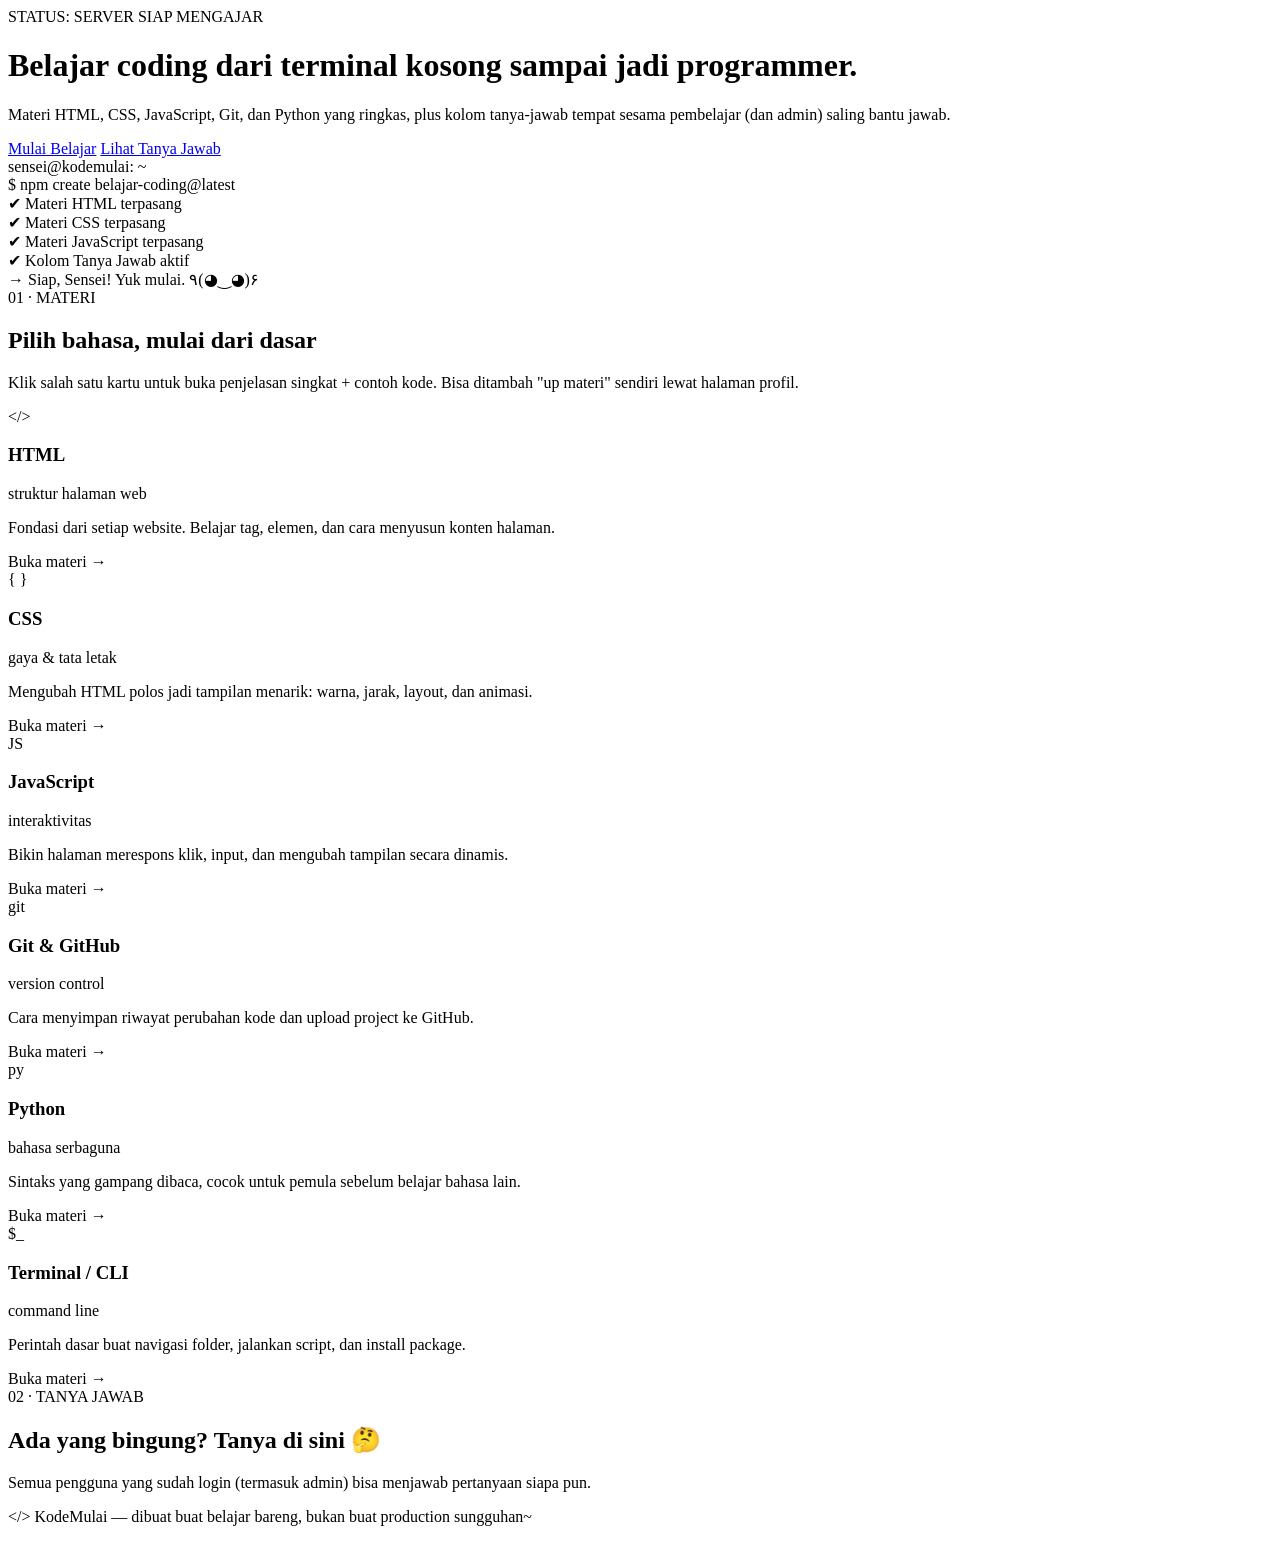
==== index.html @ cd03aee9 "Add files via upload" ====
<!DOCTYPE html>
<html lang="id">
<head>
<meta charset="UTF-8">
<meta name="viewport" content="width=device-width, initial-scale=1.0">
<title>KodeMulai — Belajar Programmer & Coding dari Nol</title>
<link rel="stylesheet" href="css/style.css">
</head>
<body>

<div id="navbar-root"></div>

<header class="hero">
  <div class="container hero-grid">
    <div>
      <div class="eyebrow">STATUS: SERVER SIAP MENGAJAR</div>
      <h1>Belajar <span class="hl">coding</span> dari terminal kosong sampai jadi programmer.</h1>
      <p>Materi HTML, CSS, JavaScript, Git, dan Python yang ringkas, plus kolom tanya‑jawab tempat sesama pembelajar (dan admin) saling bantu jawab.</p>
      <div class="hero-actions">
        <a href="#materi" class="btn btn-primary">Mulai Belajar</a>
        <a href="#qa" class="btn btn-ghost">Lihat Tanya Jawab</a>
      </div>
    </div>
    <div class="terminal">
      <div class="terminal-bar">
        <span class="dot red"></span><span class="dot yellow"></span><span class="dot green"></span>
        <span class="terminal-title">sensei@kodemulai: ~</span>
      </div>
      <div class="terminal-body">
        <div class="line"><span class="prompt">$</span> <span class="typed">npm create belajar-coding@latest</span></div>
        <div class="line out">✔ Materi HTML <span class="k">terpasang</span></div>
        <div class="line out">✔ Materi CSS <span class="k">terpasang</span></div>
        <div class="line out">✔ Materi JavaScript <span class="k">terpasang</span></div>
        <div class="line out">✔ Kolom Tanya Jawab <span class="s">aktif</span></div>
        <div class="line out">→ Siap, Sensei! Yuk mulai. ٩(◕‿◕)۶</div>
      </div>
    </div>
  </div>
</header>

<section class="section" id="materi">
  <div class="container">
    <div class="section-head">
      <div class="eyebrow">01 · MATERI</div>
      <h2>Pilih bahasa, mulai dari dasar</h2>
      <p>Klik salah satu kartu untuk buka penjelasan singkat + contoh kode. Bisa ditambah "up materi" sendiri lewat halaman profil.</p>
    </div>

    <div class="materi-grid" id="materi-grid">
      <!-- HTML -->
      <div class="materi-card" style="--card-accent:var(--accent-html)" data-materi="html">
        <div class="logo-badge html">&lt;/&gt;</div>
        <div>
          <h3>HTML</h3>
          <div class="tag">struktur halaman web</div>
        </div>
        <p>Fondasi dari setiap website. Belajar tag, elemen, dan cara menyusun konten halaman.</p>
        <span class="card-link">Buka materi →</span>
      </div>
      <!-- CSS -->
      <div class="materi-card" style="--card-accent:var(--accent-css)" data-materi="css">
        <div class="logo-badge css">{ }</div>
        <div>
          <h3>CSS</h3>
          <div class="tag">gaya & tata letak</div>
        </div>
        <p>Mengubah HTML polos jadi tampilan menarik: warna, jarak, layout, dan animasi.</p>
        <span class="card-link">Buka materi →</span>
      </div>
      <!-- JS -->
      <div class="materi-card" style="--card-accent:var(--accent-js)" data-materi="js">
        <div class="logo-badge js">JS</div>
        <div>
          <h3>JavaScript</h3>
          <div class="tag">interaktivitas</div>
        </div>
        <p>Bikin halaman merespons klik, input, dan mengubah tampilan secara dinamis.</p>
        <span class="card-link">Buka materi →</span>
      </div>
      <!-- Git -->
      <div class="materi-card" style="--card-accent:#a78bfa" data-materi="git">
        <div class="logo-badge git">git</div>
        <div>
          <h3>Git & GitHub</h3>
          <div class="tag">version control</div>
        </div>
        <p>Cara menyimpan riwayat perubahan kode dan upload project ke GitHub.</p>
        <span class="card-link">Buka materi →</span>
      </div>
      <!-- Python -->
      <div class="materi-card" style="--card-accent:#6fcf97" data-materi="python">
        <div class="logo-badge py">py</div>
        <div>
          <h3>Python</h3>
          <div class="tag">bahasa serbaguna</div>
        </div>
        <p>Sintaks yang gampang dibaca, cocok untuk pemula sebelum belajar bahasa lain.</p>
        <span class="card-link">Buka materi →</span>
      </div>
      <!-- Terminal -->
      <div class="materi-card" style="--card-accent:#8b92a5" data-materi="terminal">
        <div class="logo-badge term">$_</div>
        <div>
          <h3>Terminal / CLI</h3>
          <div class="tag">command line</div>
        </div>
        <p>Perintah dasar buat navigasi folder, jalankan script, dan install package.</p>
        <span class="card-link">Buka materi →</span>
      </div>
    </div>

    <div id="materi-detail-slot"></div>
  </div>
</section>

<section class="section" id="qa">
  <div class="container">
    <div class="section-head">
      <div class="eyebrow">02 · TANYA JAWAB</div>
      <h2>Ada yang bingung? Tanya di sini 🤔</h2>
      <p>Semua pengguna yang sudah login (termasuk admin) bisa menjawab pertanyaan siapa pun.</p>
    </div>

    <div class="qa-box">
      <div id="qa-locked" class="qa-locked" style="display:none;">
        Kamu harus <a href="login.html">masuk</a> atau <a href="register.html">buat akun</a> dulu untuk bertanya / menjawab, Sensei~
      </div>

      <div id="qa-composer" class="qa-composer" style="display:none;">
        <textarea id="qa-input" placeholder="Tulis pertanyaan seputar HTML, CSS, JS, atau apapun soal coding..."></textarea>
        <div class="qa-composer-foot">
          <span style="color:var(--text-faint);font-size:0.8rem;">Bersikaplah sopan ya~ 🍡</span>
          <button class="btn btn-primary btn-sm" id="qa-submit">Kirim Pertanyaan</button>
        </div>
      </div>

      <div id="qa-list"></div>
    </div>
  </div>
</section>

<footer>
  <div class="container">
    <p>&lt;/&gt; KodeMulai — dibuat buat belajar bareng, bukan buat production sungguhan~</p>
    <p id="footer-year"></p>
  </div>
</footer>

<script src="js/app.js"></script>
<script src="js/materi.js"></script>
<script src="js/comments.js"></script>
<script>
  KM.renderNavbar('belajar');
  document.getElementById('footer-year').textContent = '© ' + new Date().getFullYear();
</script>
</body>
</html>
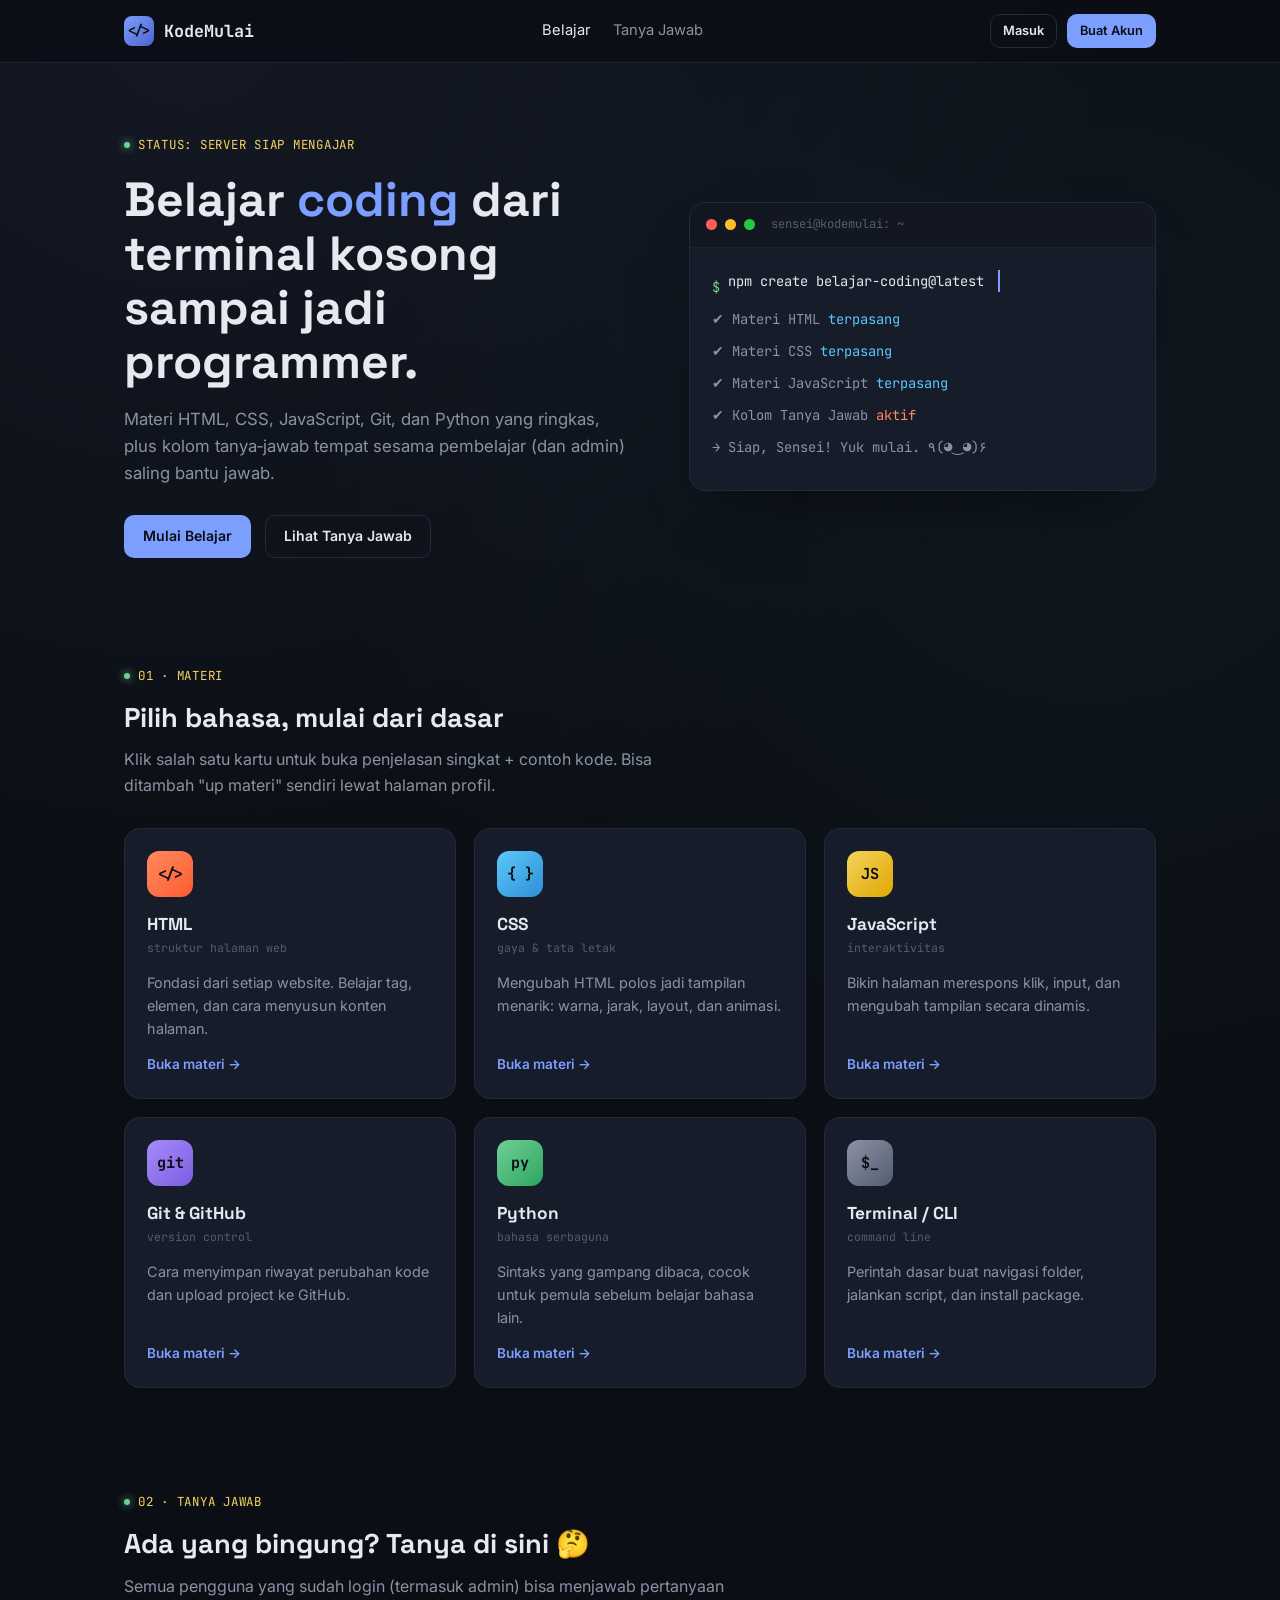
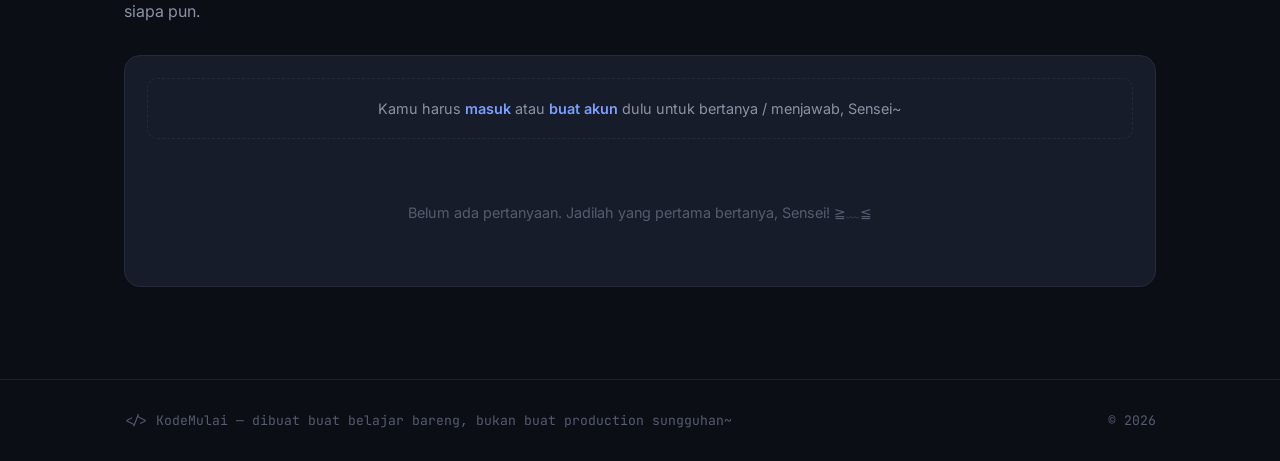
==== commit 12b85b50: "Update index.html" ====
--- a/index.html
+++ b/index.html
@@ -127,6 +127,7 @@
       </div>
 
       <div id="qa-composer" class="qa-composer" style="display:none;">
+        <div class="qa-posting-as" id="qa-posting-as"></div>
         <textarea id="qa-input" placeholder="Tulis pertanyaan seputar HTML, CSS, JS, atau apapun soal coding..."></textarea>
         <div class="qa-composer-foot">
           <span style="color:var(--text-faint);font-size:0.8rem;">Bersikaplah sopan ya~ 🍡</span>
--- a/css/style.css
+++ b/css/style.css
@@ -0,0 +1,346 @@
+/* ============================================================
+   KodeMulai — Design System
+   Tema: "editor kode di malam hari"
+   ============================================================ */
+
+@import url('https://fonts.googleapis.com/css2?family=Space+Grotesk:wght@500;600;700&family=Inter:wght@400;500;600&family=JetBrains+Mono:wght@400;500;700&display=swap');
+
+:root{
+  --bg: #0b0e14;
+  --bg-elevated: #121722;
+  --bg-card: #161c29;
+  --border: #232b3a;
+  --border-soft: #1a2130;
+  --text: #e6e9ef;
+  --text-dim: #8b92a5;
+  --text-faint: #545c70;
+
+  --accent-html: #ff8a5c;
+  --accent-css: #5ac8fa;
+  --accent-js: #f4d35e;
+  --accent-primary: #7c9eff;
+  --accent-primary-dim: #566bb0;
+  --success: #6fcf97;
+  --danger: #ff6b6b;
+
+  --font-display: 'Space Grotesk', sans-serif;
+  --font-body: 'Inter', sans-serif;
+  --font-mono: 'JetBrains Mono', monospace;
+
+  --radius: 10px;
+  --radius-lg: 16px;
+
+  /* user-customizable theme accent (overridden per-profile) */
+  --user-accent: var(--accent-primary);
+}
+
+*{ box-sizing: border-box; margin:0; padding:0; }
+
+html{ scroll-behavior: smooth; }
+
+body{
+  background: var(--bg);
+  background-image:
+    radial-gradient(circle at 15% 0%, rgba(124,158,255,0.07), transparent 40%),
+    radial-gradient(circle at 85% 20%, rgba(90,200,250,0.05), transparent 40%);
+  color: var(--text);
+  font-family: var(--font-body);
+  line-height: 1.6;
+  min-height: 100vh;
+}
+
+a{ color: inherit; text-decoration: none; }
+ul{ list-style: none; }
+button{ font-family: inherit; cursor: pointer; }
+input, textarea, select{ font-family: inherit; }
+
+.container{
+  max-width: 1080px;
+  margin: 0 auto;
+  padding: 0 24px;
+}
+
+/* ---------- focus visibility (a11y) ---------- */
+a:focus-visible, button:focus-visible, input:focus-visible, textarea:focus-visible{
+  outline: 2px solid var(--user-accent);
+  outline-offset: 2px;
+}
+
+@media (prefers-reduced-motion: reduce){
+  *{ animation-duration: 0.01ms !important; animation-iteration-count: 1 !important; transition-duration: 0.01ms !important; }
+}
+
+/* ============================================================
+   NAVBAR
+   ============================================================ */
+.navbar{
+  position: sticky; top:0; z-index: 50;
+  background: rgba(11,14,20,0.85);
+  backdrop-filter: blur(10px);
+  border-bottom: 1px solid var(--border-soft);
+}
+.navbar-inner{
+  max-width: 1080px; margin: 0 auto; padding: 14px 24px;
+  display:flex; align-items:center; justify-content:space-between; gap: 16px;
+}
+.brand{
+  display:flex; align-items:center; gap:10px;
+  font-family: var(--font-mono); font-weight:700; font-size: 1.05rem;
+}
+.brand-badge{
+  width: 30px; height: 30px; border-radius: 8px;
+  display:flex; align-items:center; justify-content:center;
+  background: linear-gradient(135deg, var(--accent-primary), #4d63c9);
+  font-family: var(--font-mono); font-size: 0.85rem; font-weight: 700; color: #0b0e14;
+}
+.nav-links{ display:flex; align-items:center; gap: 22px; font-size: 0.92rem; color: var(--text-dim); }
+.nav-links a:hover{ color: var(--text); }
+.nav-cta{
+  display:flex; align-items:center; gap:10px;
+}
+
+.btn{
+  display:inline-flex; align-items:center; justify-content:center; gap:8px;
+  padding: 9px 18px; border-radius: var(--radius);
+  font-size: 0.88rem; font-weight: 600; border: 1px solid transparent;
+  transition: transform .12s ease, background .15s ease, border-color .15s ease;
+}
+.btn:active{ transform: scale(0.97); }
+.btn-primary{ background: var(--user-accent); color: #0b0e14; }
+.btn-primary:hover{ filter: brightness(1.08); }
+.btn-ghost{ background: transparent; border-color: var(--border); color: var(--text); }
+.btn-ghost:hover{ border-color: var(--user-accent); }
+.btn-danger{ background: transparent; border-color: var(--danger); color: var(--danger); }
+.btn-block{ width: 100%; }
+.btn-sm{ padding: 6px 12px; font-size: 0.8rem; }
+
+/* ============================================================
+   HERO / TERMINAL
+   ============================================================ */
+.hero{ padding: 72px 0 56px; }
+.hero-grid{
+  display:grid; grid-template-columns: 1.05fr 0.95fr; gap: 48px; align-items:center;
+}
+@media (max-width: 860px){ .hero-grid{ grid-template-columns: 1fr; } }
+
+.eyebrow{
+  font-family: var(--font-mono); font-size: 0.78rem; color: var(--accent-js);
+  letter-spacing: 0.06em; display:flex; align-items:center; gap:8px; margin-bottom: 18px;
+}
+.eyebrow::before{ content:''; width:6px; height:6px; border-radius:50%; background: var(--success); box-shadow: 0 0 8px var(--success); }
+
+.hero h1{
+  font-family: var(--font-display); font-size: clamp(2rem, 4.2vw, 3rem);
+  line-height: 1.12; font-weight: 700; margin-bottom: 18px;
+}
+.hero h1 .hl{ color: var(--user-accent); }
+.hero p{ color: var(--text-dim); font-size: 1.05rem; max-width: 46ch; margin-bottom: 28px; }
+.hero-actions{ display:flex; gap: 14px; flex-wrap: wrap; }
+
+.terminal{
+  background: var(--bg-card); border: 1px solid var(--border);
+  border-radius: var(--radius-lg); overflow: hidden;
+  box-shadow: 0 30px 60px -30px rgba(0,0,0,0.6);
+}
+.terminal-bar{
+  display:flex; align-items:center; gap:8px; padding: 12px 16px;
+  border-bottom: 1px solid var(--border-soft); background: var(--bg-elevated);
+}
+.dot{ width:11px; height:11px; border-radius:50%; }
+.dot.red{ background:#ff5f56; } .dot.yellow{ background:#ffbd2e; } .dot.green{ background:#27c93f; }
+.terminal-title{ margin-left: 8px; font-family: var(--font-mono); font-size: 0.76rem; color: var(--text-faint); }
+.terminal-body{
+  padding: 22px; font-family: var(--font-mono); font-size: 0.86rem; min-height: 190px;
+}
+.terminal-body .line{ margin-bottom: 10px; }
+.prompt{ color: var(--success); }
+.typed{ color: var(--text); border-right: 2px solid var(--user-accent); white-space: nowrap; overflow:hidden; display:inline-block; animation: type 2.6s steps(34) 1 both, blink .8s step-end infinite; }
+.out{ color: var(--text-dim); }
+.out .k{ color: var(--accent-css); }
+.out .s{ color: var(--accent-html); }
+@keyframes type{ from{ width:0 } to{ width: 34ch } }
+@keyframes blink{ 50%{ border-color: transparent; } }
+
+/* ============================================================
+   SECTIONS
+   ============================================================ */
+.section{ padding: 52px 0; }
+.section-head{ margin-bottom: 30px; }
+.section-head .eyebrow{ margin-bottom: 10px; }
+.section-head h2{ font-family: var(--font-display); font-size: 1.7rem; font-weight: 700; margin-bottom: 8px; }
+.section-head p{ color: var(--text-dim); max-width: 60ch; }
+
+/* materi grid */
+.materi-grid{ display:grid; grid-template-columns: repeat(3, 1fr); gap: 18px; }
+@media (max-width: 860px){ .materi-grid{ grid-template-columns: repeat(2,1fr); } }
+@media (max-width: 560px){ .materi-grid{ grid-template-columns: 1fr; } }
+
+.materi-card{
+  background: var(--bg-card); border: 1px solid var(--border); border-radius: var(--radius-lg);
+  padding: 22px; display:flex; flex-direction: column; gap: 14px;
+  transition: border-color .15s ease, transform .15s ease;
+}
+.materi-card:hover{ border-color: var(--card-accent, var(--user-accent)); transform: translateY(-3px); }
+
+.logo-badge{
+  width: 46px; height: 46px; border-radius: 12px;
+  display:flex; align-items:center; justify-content:center;
+  font-family: var(--font-mono); font-weight: 700; font-size: 0.95rem;
+  color: #0b0e14;
+}
+.logo-badge.html{ background: linear-gradient(135deg, var(--accent-html), #ff5c33); }
+.logo-badge.css{ background: linear-gradient(135deg, var(--accent-css), #2f8fd6); }
+.logo-badge.js{ background: linear-gradient(135deg, var(--accent-js), #e0a800); }
+.logo-badge.git{ background: linear-gradient(135deg, #a78bfa, #7c5ce0); }
+.logo-badge.py{ background: linear-gradient(135deg, #6fcf97, #2ea55f); }
+.logo-badge.term{ background: linear-gradient(135deg, #8b92a5, #545c70); }
+
+.materi-card h3{ font-family: var(--font-display); font-size: 1.08rem; font-weight: 700; }
+.materi-card .tag{ font-family: var(--font-mono); font-size: 0.72rem; color: var(--text-faint); }
+.materi-card p{ color: var(--text-dim); font-size: 0.9rem; flex: 1; }
+.materi-card .card-link{ font-size: 0.85rem; font-weight: 600; color: var(--user-accent); }
+
+/* materi detail panel (accordion-ish content) */
+.materi-detail{
+  background: var(--bg-card); border: 1px solid var(--border); border-radius: var(--radius-lg);
+  padding: 26px; margin-top: 14px;
+}
+.materi-detail h4{ font-family: var(--font-display); margin-bottom: 10px; }
+.materi-detail pre{
+  background: var(--bg-elevated); border: 1px solid var(--border-soft); border-radius: var(--radius);
+  padding: 14px 16px; overflow-x:auto; font-family: var(--font-mono); font-size: 0.82rem; margin: 12px 0; color: var(--text);
+}
+.materi-detail code{ font-family: var(--font-mono); }
+.materi-detail ul{ list-style: disc; padding-left: 20px; color: var(--text-dim); margin: 10px 0; }
+
+/* ============================================================
+   Q&A / KOMENTAR
+   ============================================================ */
+.qa-box{ background: var(--bg-card); border: 1px solid var(--border); border-radius: var(--radius-lg); padding: 22px; }
+.qa-composer textarea{
+  width: 100%; min-height: 80px; resize: vertical;
+  background: var(--bg-elevated); border: 1px solid var(--border); border-radius: var(--radius);
+  color: var(--text); padding: 12px 14px; font-size: 0.9rem;
+}
+.qa-composer{ display:flex; flex-direction:column; gap: 10px; margin-bottom: 22px; }
+.qa-composer-foot{ display:flex; justify-content: space-between; align-items:center; }
+.qa-locked{
+  border: 1px dashed var(--border); border-radius: var(--radius); padding: 18px;
+  text-align:center; color: var(--text-dim); font-size: 0.9rem; margin-bottom: 22px;
+}
+.qa-locked a{ color: var(--user-accent); font-weight: 600; }
+
+.qa-item{ border-top: 1px solid var(--border-soft); padding: 18px 0; }
+.qa-item:first-child{ border-top:none; padding-top:0; }
+.qa-item-head{ display:flex; align-items:center; gap:10px; margin-bottom: 8px; }
+.qa-avatar{
+  width: 34px; height:34px; border-radius: 50%; flex-shrink:0;
+  display:flex; align-items:center; justify-content:center; font-family: var(--font-mono);
+  font-weight:700; font-size: 0.8rem; color:#0b0e14; background: var(--user-accent);
+  background-size: cover; background-position: center;
+}
+.qa-meta{ display:flex; flex-direction:column; line-height:1.25; }
+.qa-name{ font-weight:600; font-size: 0.88rem; display:flex; align-items:center; gap:6px; }
+.qa-name-link{ color: var(--text); }
+.qa-name-link:hover{ color: var(--user-accent); text-decoration: underline; }
+.qa-name .badge-admin{
+  font-family: var(--font-mono); font-size: 0.62rem; background: var(--accent-js); color:#0b0e14;
+  padding: 1px 6px; border-radius: 4px; font-weight:700;
+}
+.qa-time{ font-size: 0.74rem; color: var(--text-faint); }
+.qa-text{ color: var(--text); font-size: 0.92rem; margin-bottom: 8px; }
+.qa-actions{ display:flex; gap: 14px; font-size: 0.78rem; color: var(--text-faint); }
+.qa-actions button{ background:none; border:none; color: var(--text-faint); font-size: 0.78rem; }
+.qa-actions button:hover{ color: var(--user-accent); }
+
+.qa-replies{ margin-top: 12px; padding-left: 44px; display:flex; flex-direction:column; gap: 12px; }
+.qa-reply-form{ display:none; margin-top: 10px; padding-left: 44px; gap:8px; flex-direction:column; }
+.qa-reply-form.open{ display:flex; }
+.qa-reply-form textarea{
+  min-height: 50px; background: var(--bg-elevated); border:1px solid var(--border); border-radius: var(--radius);
+  color: var(--text); padding: 8px 10px; font-size: 0.85rem;
+}
+
+/* ============================================================
+   AUTH PAGES
+   ============================================================ */
+.auth-wrap{
+  min-height: calc(100vh - 64px); display:flex; align-items:center; justify-content:center; padding: 40px 20px;
+}
+.auth-card{
+  width: 100%; max-width: 400px; background: var(--bg-card); border: 1px solid var(--border);
+  border-radius: var(--radius-lg); padding: 34px;
+}
+.auth-card .logo-row{ display:flex; align-items:center; gap:10px; margin-bottom: 22px; font-family: var(--font-mono); font-weight:700; }
+.auth-card h1{ font-family: var(--font-display); font-size: 1.5rem; margin-bottom: 6px; }
+.auth-card .sub{ color: var(--text-dim); font-size: 0.88rem; margin-bottom: 24px; }
+.field{ margin-bottom: 16px; }
+.field label{ display:block; font-size: 0.82rem; color: var(--text-dim); margin-bottom: 6px; }
+.field input{
+  width: 100%; background: var(--bg-elevated); border: 1px solid var(--border); border-radius: var(--radius);
+  color: var(--text); padding: 10px 13px; font-size: 0.92rem;
+}
+.field input:focus{ border-color: var(--user-accent); }
+.form-msg{ font-size: 0.83rem; padding: 10px 12px; border-radius: var(--radius); margin-bottom: 16px; display:none; }
+.form-msg.show{ display:block; }
+.form-msg.err{ background: rgba(255,107,107,0.1); color: var(--danger); border: 1px solid rgba(255,107,107,0.3); }
+.form-msg.ok{ background: rgba(111,207,151,0.1); color: var(--success); border: 1px solid rgba(111,207,151,0.3); }
+.auth-switch{ text-align:center; margin-top: 18px; font-size: 0.86rem; color: var(--text-dim); }
+.auth-switch a{ color: var(--user-accent); font-weight: 600; }
+
+/* ============================================================
+   PROFILE PAGE
+   ============================================================ */
+.profile-banner{
+  height: 220px; border-radius: var(--radius-lg); position: relative; overflow:hidden;
+  background: linear-gradient(135deg, var(--user-accent), #202940);
+  background-size: cover; background-position:center;
+  border: 1px solid var(--border);
+}
+.profile-head{ display:flex; align-items:flex-end; gap: 20px; margin-top: -44px; padding: 0 20px; }
+.profile-pfp{
+  width: 96px; height: 96px; border-radius: 50%; border: 4px solid var(--bg);
+  background: var(--user-accent); background-size: cover; background-position:center;
+  display:flex; align-items:center; justify-content:center; font-family: var(--font-mono);
+  font-weight: 700; font-size: 1.6rem; color:#0b0e14; flex-shrink:0;
+}
+.profile-info{ padding-bottom: 6px; flex:1; }
+.profile-info h2{ font-family: var(--font-display); font-size: 1.4rem; display:flex; align-items:center; gap:8px; }
+.profile-username{ color: var(--text-faint); font-family: var(--font-mono); font-size: 0.85rem; }
+.profile-bio{ margin-top: 18px; color: var(--text-dim); max-width: 60ch; padding: 0 20px; }
+
+.profile-tabs{ display:flex; gap: 6px; margin: 26px 20px 0; border-bottom: 1px solid var(--border-soft); }
+.profile-tab{
+  padding: 10px 16px; font-size: 0.88rem; color: var(--text-dim); border-bottom: 2px solid transparent; font-weight: 600;
+}
+.profile-tab.active{ color: var(--user-accent); border-color: var(--user-accent); }
+
+.settings-grid{ display:grid; grid-template-columns: repeat(2,1fr); gap: 18px; padding: 22px 20px; }
+@media (max-width: 700px){ .settings-grid{ grid-template-columns: 1fr; } }
+.settings-card{ background: var(--bg-card); border:1px solid var(--border); border-radius: var(--radius-lg); padding: 20px; }
+.settings-card h4{ font-family: var(--font-display); margin-bottom: 14px; font-size: 1rem; }
+
+.swatches{ display:flex; gap: 10px; flex-wrap:wrap; margin-top: 8px; }
+.swatch{
+  width: 32px; height: 32px; border-radius: 50%; border: 2px solid transparent; cursor:pointer;
+}
+.swatch.active{ border-color: var(--text); }
+
+.up-materi-list{ padding: 4px 20px 30px; display:flex; flex-direction:column; gap: 12px; }
+.up-materi-item{ background: var(--bg-card); border:1px solid var(--border); border-radius: var(--radius); padding: 16px; }
+.up-materi-item h5{ font-family: var(--font-display); font-size: 0.98rem; margin-bottom: 6px; }
+.up-materi-item p{ color: var(--text-dim); font-size: 0.86rem; }
+
+.empty-state{ text-align:center; padding: 40px 20px; color: var(--text-faint); font-size: 0.9rem; }
+
+/* ============================================================
+   FOOTER
+   ============================================================ */
+footer{ border-top: 1px solid var(--border-soft); padding: 30px 0; margin-top: 40px; }
+footer .container{ display:flex; justify-content:space-between; align-items:center; flex-wrap:wrap; gap: 12px; }
+footer p{ color: var(--text-faint); font-size: 0.82rem; font-family: var(--font-mono); }
+
+.admin-badge-nav{
+  font-family: var(--font-mono); font-size: 0.7rem; background: var(--accent-js); color:#0b0e14;
+  padding: 3px 8px; border-radius: 5px; font-weight:700;
+}
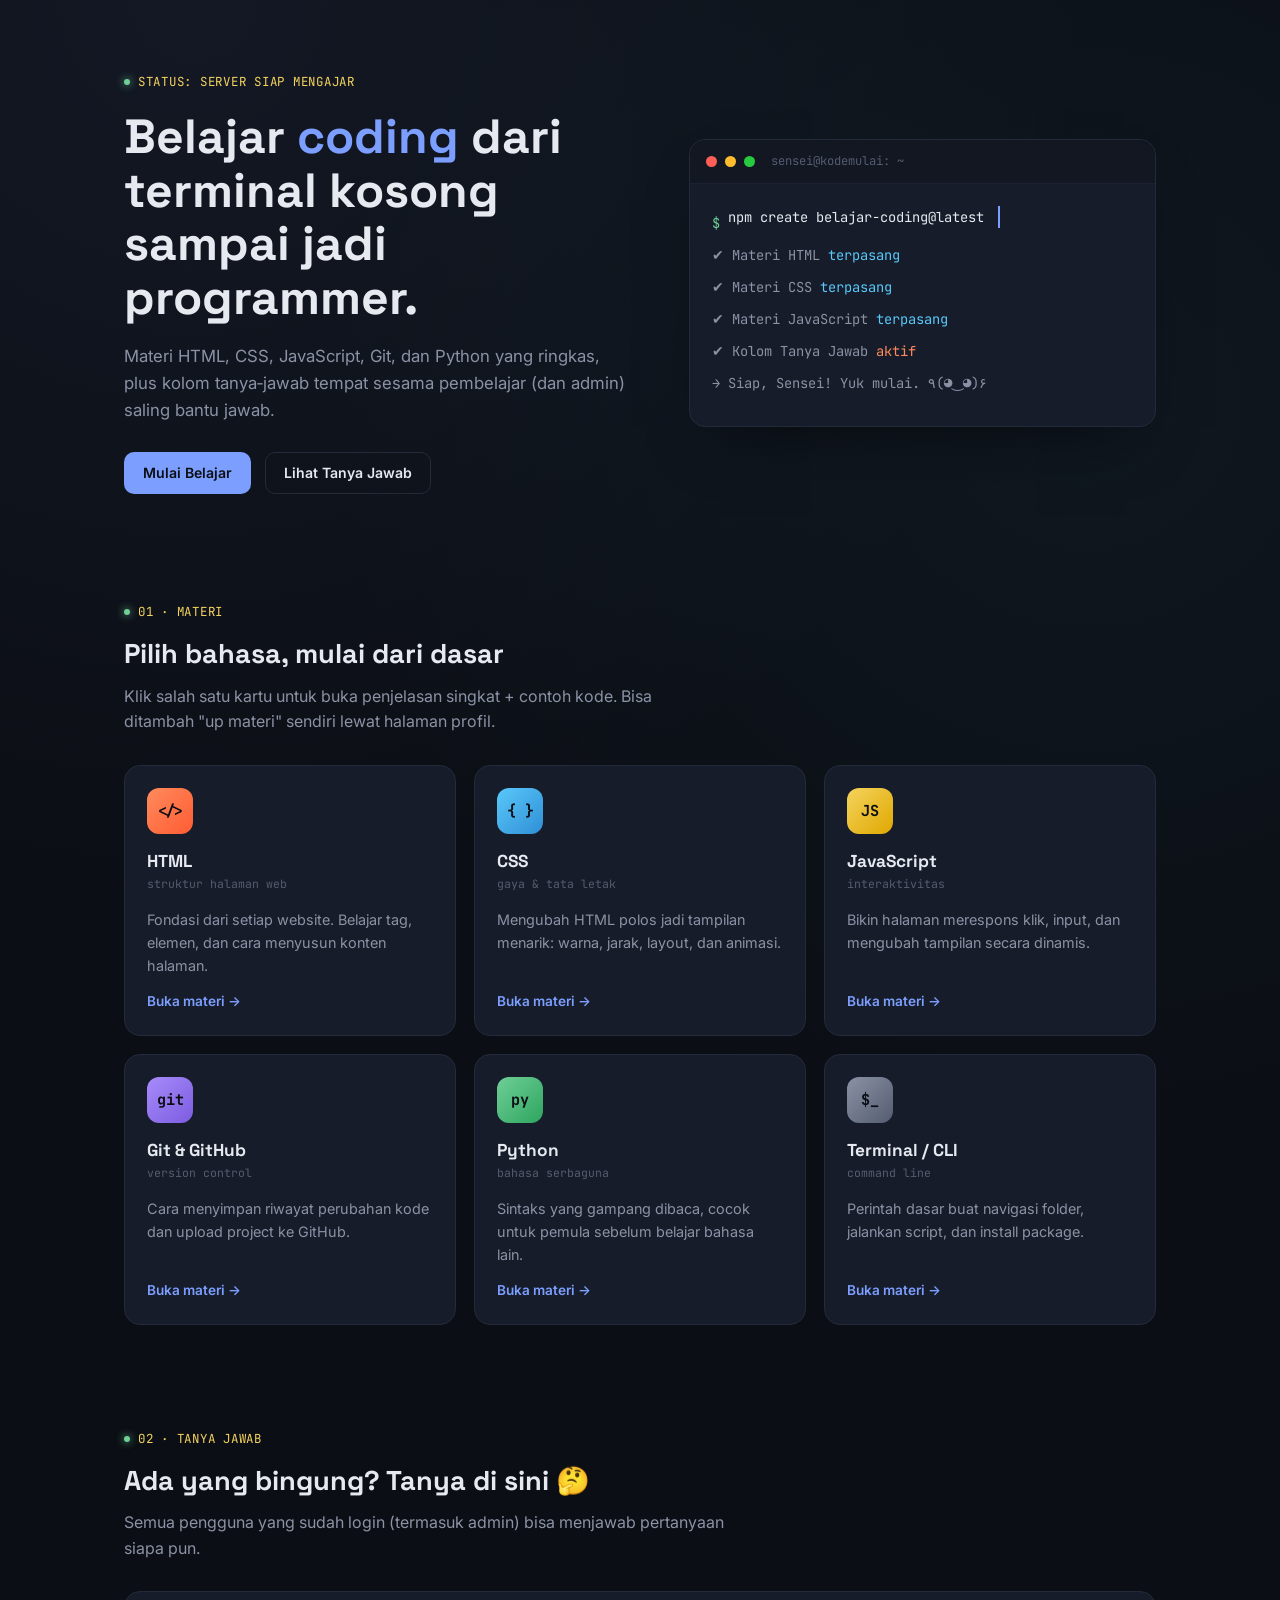
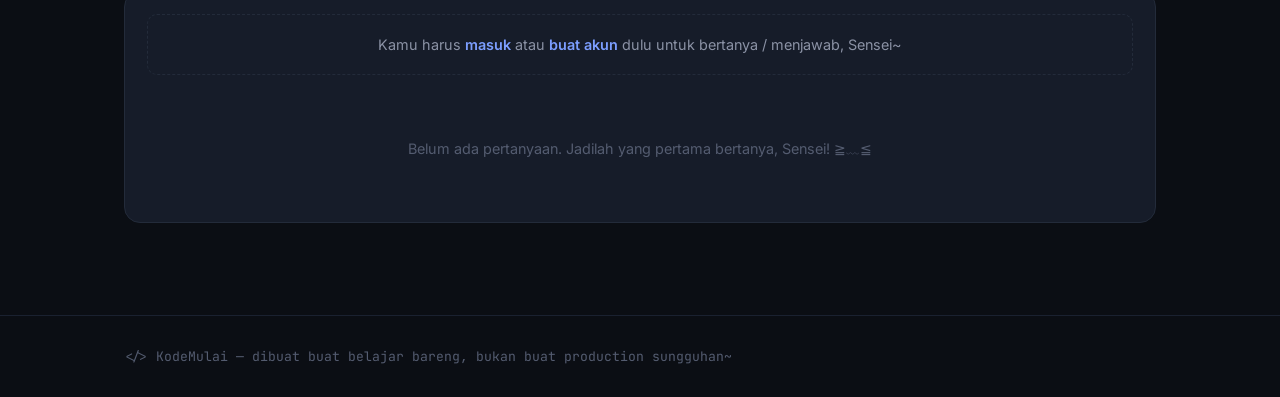
==== commit 4e418483: "Add files via upload" ====
--- a/index.html
+++ b/index.html
@@ -147,12 +147,16 @@
   </div>
 </footer>
 
+<script src="js/api-config.js"></script>
 <script src="js/app.js"></script>
 <script src="js/materi.js"></script>
 <script src="js/comments.js"></script>
 <script>
-  KM.renderNavbar('belajar');
-  document.getElementById('footer-year').textContent = '© ' + new Date().getFullYear();
+  (async () => {
+    await KM.boot('belajar');
+    await initQA();
+    document.getElementById('footer-year').textContent = '© ' + new Date().getFullYear();
+  })();
 </script>
 </body>
 </html>
--- a/css/style.css
+++ b/css/style.css
@@ -223,6 +223,11 @@
   color: var(--text); padding: 12px 14px; font-size: 0.9rem;
 }
 .qa-composer{ display:flex; flex-direction:column; gap: 10px; margin-bottom: 22px; }
+.qa-posting-as{
+  display:flex; align-items:center; gap:10px; font-size: 0.82rem; color: var(--text-dim);
+}
+.qa-posting-as .qa-avatar{ width:26px; height:26px; font-size:0.7rem; }
+.qa-posting-as b{ color: var(--text); }
 .qa-composer-foot{ display:flex; justify-content: space-between; align-items:center; }
 .qa-locked{
   border: 1px dashed var(--border); border-radius: var(--radius); padding: 18px;
@@ -232,15 +237,20 @@
 
 .qa-item{ border-top: 1px solid var(--border-soft); padding: 18px 0; }
 .qa-item:first-child{ border-top:none; padding-top:0; }
+.qa-eyebrow{
+  font-family: var(--font-mono); font-size: 0.68rem; letter-spacing: 0.05em;
+  color: var(--accent-primary); margin-bottom: 8px; font-weight: 700;
+}
 .qa-item-head{ display:flex; align-items:center; gap:10px; margin-bottom: 8px; }
 .qa-avatar{
   width: 34px; height:34px; border-radius: 50%; flex-shrink:0;
   display:flex; align-items:center; justify-content:center; font-family: var(--font-mono);
   font-weight:700; font-size: 0.8rem; color:#0b0e14; background: var(--user-accent);
   background-size: cover; background-position: center;
+  border: 2px solid var(--border-soft);
 }
 .qa-meta{ display:flex; flex-direction:column; line-height:1.25; }
-.qa-name{ font-weight:600; font-size: 0.88rem; display:flex; align-items:center; gap:6px; }
+.qa-name{ font-weight:700; font-size: 0.94rem; display:flex; align-items:center; gap:6px; }
 .qa-name-link{ color: var(--text); }
 .qa-name-link:hover{ color: var(--user-accent); text-decoration: underline; }
 .qa-name .badge-admin{
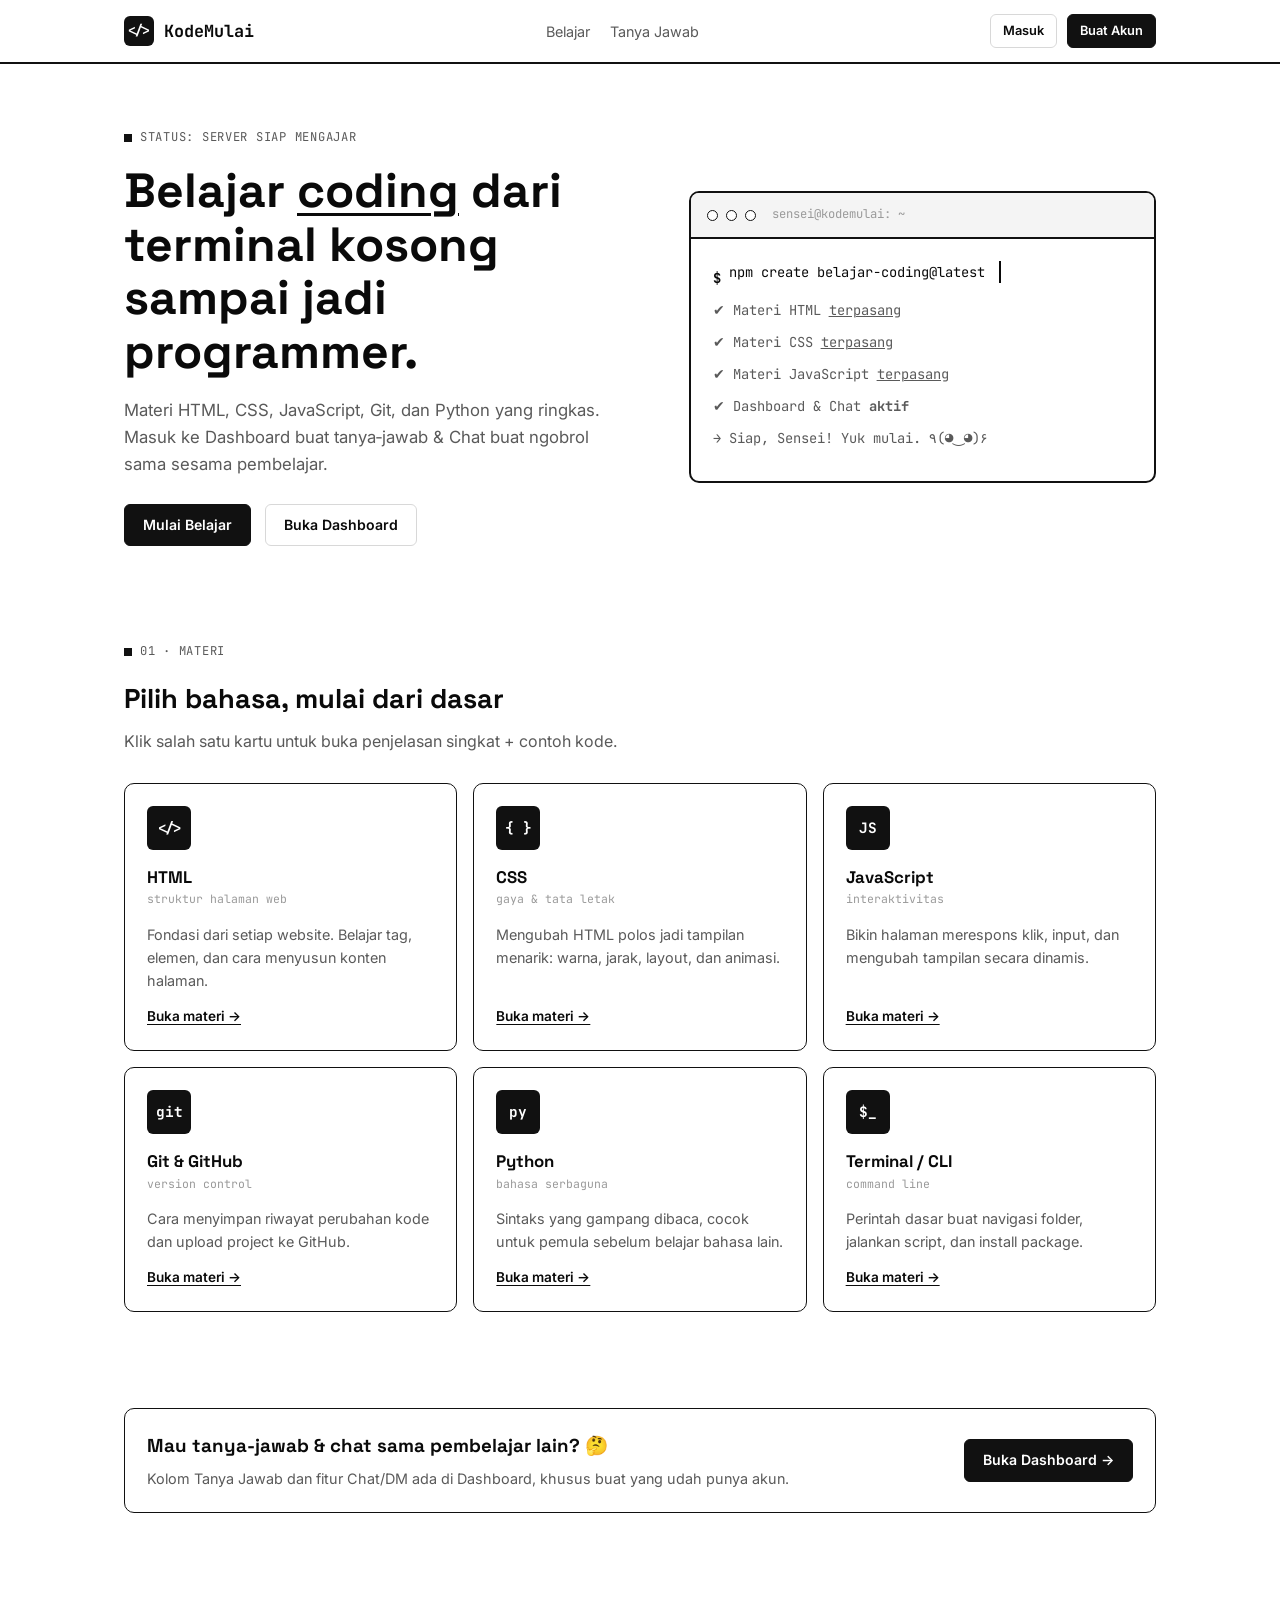
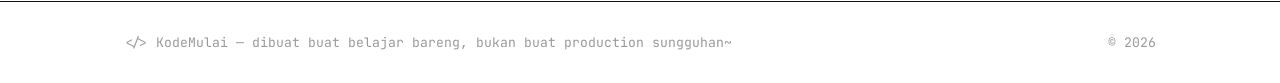
==== commit 85022769: "Update index.html" ====
--- a/index.html
+++ b/index.html
@@ -15,15 +15,15 @@
     <div>
       <div class="eyebrow">STATUS: SERVER SIAP MENGAJAR</div>
       <h1>Belajar <span class="hl">coding</span> dari terminal kosong sampai jadi programmer.</h1>
-      <p>Materi HTML, CSS, JavaScript, Git, dan Python yang ringkas, plus kolom tanya‑jawab tempat sesama pembelajar (dan admin) saling bantu jawab.</p>
+      <p>Materi HTML, CSS, JavaScript, Git, dan Python yang ringkas. Masuk ke Dashboard buat tanya‑jawab & Chat buat ngobrol sama sesama pembelajar.</p>
       <div class="hero-actions">
         <a href="#materi" class="btn btn-primary">Mulai Belajar</a>
-        <a href="#qa" class="btn btn-ghost">Lihat Tanya Jawab</a>
+        <a href="dashboard.html" class="btn btn-ghost">Buka Dashboard</a>
       </div>
     </div>
     <div class="terminal">
       <div class="terminal-bar">
-        <span class="dot red"></span><span class="dot yellow"></span><span class="dot green"></span>
+        <span class="dot"></span><span class="dot"></span><span class="dot"></span>
         <span class="terminal-title">sensei@kodemulai: ~</span>
       </div>
       <div class="terminal-body">
@@ -31,7 +31,7 @@
         <div class="line out">✔ Materi HTML <span class="k">terpasang</span></div>
         <div class="line out">✔ Materi CSS <span class="k">terpasang</span></div>
         <div class="line out">✔ Materi JavaScript <span class="k">terpasang</span></div>
-        <div class="line out">✔ Kolom Tanya Jawab <span class="s">aktif</span></div>
+        <div class="line out">✔ Dashboard & Chat <span class="s">aktif</span></div>
         <div class="line out">→ Siap, Sensei! Yuk mulai. ٩(◕‿◕)۶</div>
       </div>
     </div>
@@ -43,67 +43,43 @@
     <div class="section-head">
       <div class="eyebrow">01 · MATERI</div>
       <h2>Pilih bahasa, mulai dari dasar</h2>
-      <p>Klik salah satu kartu untuk buka penjelasan singkat + contoh kode. Bisa ditambah "up materi" sendiri lewat halaman profil.</p>
+      <p>Klik salah satu kartu untuk buka penjelasan singkat + contoh kode.</p>
     </div>
 
     <div class="materi-grid" id="materi-grid">
-      <!-- HTML -->
-      <div class="materi-card" style="--card-accent:var(--accent-html)" data-materi="html">
-        <div class="logo-badge html">&lt;/&gt;</div>
-        <div>
-          <h3>HTML</h3>
-          <div class="tag">struktur halaman web</div>
-        </div>
+      <div class="materi-card" data-materi="html">
+        <div class="logo-badge">&lt;/&gt;</div>
+        <div><h3>HTML</h3><div class="tag">struktur halaman web</div></div>
         <p>Fondasi dari setiap website. Belajar tag, elemen, dan cara menyusun konten halaman.</p>
         <span class="card-link">Buka materi →</span>
       </div>
-      <!-- CSS -->
-      <div class="materi-card" style="--card-accent:var(--accent-css)" data-materi="css">
-        <div class="logo-badge css">{ }</div>
-        <div>
-          <h3>CSS</h3>
-          <div class="tag">gaya & tata letak</div>
-        </div>
+      <div class="materi-card" data-materi="css">
+        <div class="logo-badge">{ }</div>
+        <div><h3>CSS</h3><div class="tag">gaya & tata letak</div></div>
         <p>Mengubah HTML polos jadi tampilan menarik: warna, jarak, layout, dan animasi.</p>
         <span class="card-link">Buka materi →</span>
       </div>
-      <!-- JS -->
-      <div class="materi-card" style="--card-accent:var(--accent-js)" data-materi="js">
-        <div class="logo-badge js">JS</div>
-        <div>
-          <h3>JavaScript</h3>
-          <div class="tag">interaktivitas</div>
-        </div>
+      <div class="materi-card" data-materi="js">
+        <div class="logo-badge">JS</div>
+        <div><h3>JavaScript</h3><div class="tag">interaktivitas</div></div>
         <p>Bikin halaman merespons klik, input, dan mengubah tampilan secara dinamis.</p>
         <span class="card-link">Buka materi →</span>
       </div>
-      <!-- Git -->
-      <div class="materi-card" style="--card-accent:#a78bfa" data-materi="git">
-        <div class="logo-badge git">git</div>
-        <div>
-          <h3>Git & GitHub</h3>
-          <div class="tag">version control</div>
-        </div>
+      <div class="materi-card" data-materi="git">
+        <div class="logo-badge">git</div>
+        <div><h3>Git & GitHub</h3><div class="tag">version control</div></div>
         <p>Cara menyimpan riwayat perubahan kode dan upload project ke GitHub.</p>
         <span class="card-link">Buka materi →</span>
       </div>
-      <!-- Python -->
-      <div class="materi-card" style="--card-accent:#6fcf97" data-materi="python">
-        <div class="logo-badge py">py</div>
-        <div>
-          <h3>Python</h3>
-          <div class="tag">bahasa serbaguna</div>
-        </div>
+      <div class="materi-card" data-materi="python">
+        <div class="logo-badge">py</div>
+        <div><h3>Python</h3><div class="tag">bahasa serbaguna</div></div>
         <p>Sintaks yang gampang dibaca, cocok untuk pemula sebelum belajar bahasa lain.</p>
         <span class="card-link">Buka materi →</span>
       </div>
-      <!-- Terminal -->
-      <div class="materi-card" style="--card-accent:#8b92a5" data-materi="terminal">
-        <div class="logo-badge term">$_</div>
-        <div>
-          <h3>Terminal / CLI</h3>
-          <div class="tag">command line</div>
-        </div>
+      <div class="materi-card" data-materi="terminal">
+        <div class="logo-badge">$_</div>
+        <div><h3>Terminal / CLI</h3><div class="tag">command line</div></div>
         <p>Perintah dasar buat navigasi folder, jalankan script, dan install package.</p>
         <span class="card-link">Buka materi →</span>
       </div>
@@ -113,29 +89,14 @@
   </div>
 </section>
 
-<section class="section" id="qa">
+<section class="section">
   <div class="container">
-    <div class="section-head">
-      <div class="eyebrow">02 · TANYA JAWAB</div>
-      <h2>Ada yang bingung? Tanya di sini 🤔</h2>
-      <p>Semua pengguna yang sudah login (termasuk admin) bisa menjawab pertanyaan siapa pun.</p>
-    </div>
-
-    <div class="qa-box">
-      <div id="qa-locked" class="qa-locked" style="display:none;">
-        Kamu harus <a href="login.html">masuk</a> atau <a href="register.html">buat akun</a> dulu untuk bertanya / menjawab, Sensei~
+    <div class="qa-box" style="display:flex;align-items:center;justify-content:space-between;gap:16px;flex-wrap:wrap;">
+      <div>
+        <h3 style="font-family:var(--font-display);margin-bottom:6px;">Mau tanya‑jawab & chat sama pembelajar lain? 🤔</h3>
+        <p style="color:var(--text-dim);font-size:0.9rem;">Kolom Tanya Jawab dan fitur Chat/DM ada di Dashboard, khusus buat yang udah punya akun.</p>
       </div>
-
-      <div id="qa-composer" class="qa-composer" style="display:none;">
-        <div class="qa-posting-as" id="qa-posting-as"></div>
-        <textarea id="qa-input" placeholder="Tulis pertanyaan seputar HTML, CSS, JS, atau apapun soal coding..."></textarea>
-        <div class="qa-composer-foot">
-          <span style="color:var(--text-faint);font-size:0.8rem;">Bersikaplah sopan ya~ 🍡</span>
-          <button class="btn btn-primary btn-sm" id="qa-submit">Kirim Pertanyaan</button>
-        </div>
-      </div>
-
-      <div id="qa-list"></div>
+      <a href="dashboard.html" class="btn btn-primary">Buka Dashboard →</a>
     </div>
   </div>
 </section>
@@ -150,11 +111,9 @@
 <script src="js/api-config.js"></script>
 <script src="js/app.js"></script>
 <script src="js/materi.js"></script>
-<script src="js/comments.js"></script>
 <script>
   (async () => {
-    await KM.boot('belajar');
-    await initQA();
+    await KM.boot('home');
     document.getElementById('footer-year').textContent = '© ' + new Date().getFullYear();
   })();
 </script>
--- a/css/style.css
+++ b/css/style.css
@@ -1,48 +1,42 @@
 /* ============================================================
-   KodeMulai — Design System
-   Tema: "editor kode di malam hari"
+   KodeMulai — Design System v2
+   Tema: hitam-putih, minimalis, sedikit nuansa kotak (boxy)
    ============================================================ */
 
 @import url('https://fonts.googleapis.com/css2?family=Space+Grotesk:wght@500;600;700&family=Inter:wght@400;500;600&family=JetBrains+Mono:wght@400;500;700&display=swap');
 
 :root{
-  --bg: #0b0e14;
-  --bg-elevated: #121722;
-  --bg-card: #161c29;
-  --border: #232b3a;
-  --border-soft: #1a2130;
-  --text: #e6e9ef;
-  --text-dim: #8b92a5;
-  --text-faint: #545c70;
-
-  --accent-html: #ff8a5c;
-  --accent-css: #5ac8fa;
-  --accent-js: #f4d35e;
-  --accent-primary: #7c9eff;
-  --accent-primary-dim: #566bb0;
-  --success: #6fcf97;
-  --danger: #ff6b6b;
+  --bg: #ffffff;
+  --bg-elevated: #f4f4f4;
+  --bg-card: #ffffff;
+  --border: #111111;
+  --border-soft: #d8d8d8;
+  --text: #0a0a0a;
+  --text-dim: #5a5a5a;
+  --text-faint: #9a9a9a;
+
+  --accent-html: #111111;
+  --accent-css: #111111;
+  --accent-js: #111111;
+  --accent-primary: #111111;
+  --success: #16a34a;
+  --danger: #dc2626;
 
   --font-display: 'Space Grotesk', sans-serif;
   --font-body: 'Inter', sans-serif;
   --font-mono: 'JetBrains Mono', monospace;
 
-  --radius: 10px;
-  --radius-lg: 16px;
-
-  /* user-customizable theme accent (overridden per-profile) */
-  --user-accent: var(--accent-primary);
+  --radius: 6px;
+  --radius-lg: 10px;
+
+  --user-accent: #111111;
 }
 
 *{ box-sizing: border-box; margin:0; padding:0; }
-
 html{ scroll-behavior: smooth; }
 
 body{
   background: var(--bg);
-  background-image:
-    radial-gradient(circle at 15% 0%, rgba(124,158,255,0.07), transparent 40%),
-    radial-gradient(circle at 85% 20%, rgba(90,200,250,0.05), transparent 40%);
   color: var(--text);
   font-family: var(--font-body);
   line-height: 1.6;
@@ -54,303 +48,221 @@
 button{ font-family: inherit; cursor: pointer; }
 input, textarea, select{ font-family: inherit; }
 
-.container{
-  max-width: 1080px;
-  margin: 0 auto;
-  padding: 0 24px;
-}
-
-/* ---------- focus visibility (a11y) ---------- */
+.container{ max-width: 1080px; margin: 0 auto; padding: 0 24px; }
+
 a:focus-visible, button:focus-visible, input:focus-visible, textarea:focus-visible{
-  outline: 2px solid var(--user-accent);
-  outline-offset: 2px;
-}
-
+  outline: 2px solid var(--user-accent); outline-offset: 2px;
+}
 @media (prefers-reduced-motion: reduce){
   *{ animation-duration: 0.01ms !important; animation-iteration-count: 1 !important; transition-duration: 0.01ms !important; }
 }
 
-/* ============================================================
-   NAVBAR
-   ============================================================ */
-.navbar{
-  position: sticky; top:0; z-index: 50;
-  background: rgba(11,14,20,0.85);
-  backdrop-filter: blur(10px);
-  border-bottom: 1px solid var(--border-soft);
-}
-.navbar-inner{
-  max-width: 1080px; margin: 0 auto; padding: 14px 24px;
-  display:flex; align-items:center; justify-content:space-between; gap: 16px;
-}
-.brand{
-  display:flex; align-items:center; gap:10px;
-  font-family: var(--font-mono); font-weight:700; font-size: 1.05rem;
-}
-.brand-badge{
-  width: 30px; height: 30px; border-radius: 8px;
-  display:flex; align-items:center; justify-content:center;
-  background: linear-gradient(135deg, var(--accent-primary), #4d63c9);
-  font-family: var(--font-mono); font-size: 0.85rem; font-weight: 700; color: #0b0e14;
-}
-.nav-links{ display:flex; align-items:center; gap: 22px; font-size: 0.92rem; color: var(--text-dim); }
+/* ============================================================ NAVBAR */
+.navbar{ position: sticky; top:0; z-index: 50; background: rgba(255,255,255,0.92); backdrop-filter: blur(8px); border-bottom: 2px solid var(--border); }
+.navbar-inner{ max-width: 1080px; margin:0 auto; padding: 14px 24px; display:flex; align-items:center; justify-content:space-between; gap:16px; flex-wrap: wrap; }
+.brand{ display:flex; align-items:center; gap:10px; font-family: var(--font-mono); font-weight:700; font-size:1.05rem; }
+.brand-badge{ width:30px; height:30px; border-radius: var(--radius); display:flex; align-items:center; justify-content:center; background: var(--border); font-family: var(--font-mono); font-size:0.85rem; font-weight:700; color:#fff; }
+.nav-links{ display:flex; align-items:center; gap: 20px; font-size: 0.9rem; color: var(--text-dim); }
 .nav-links a:hover{ color: var(--text); }
-.nav-cta{
-  display:flex; align-items:center; gap:10px;
-}
-
-.btn{
-  display:inline-flex; align-items:center; justify-content:center; gap:8px;
-  padding: 9px 18px; border-radius: var(--radius);
-  font-size: 0.88rem; font-weight: 600; border: 1px solid transparent;
-  transition: transform .12s ease, background .15s ease, border-color .15s ease;
-}
+.nav-links a.active{ color: var(--text); font-weight:600; text-decoration: underline; text-underline-offset: 4px; }
+.nav-cta{ display:flex; align-items:center; gap:10px; }
+
+.btn{ display:inline-flex; align-items:center; justify-content:center; gap:8px; padding: 9px 18px; border-radius: var(--radius); font-size:0.88rem; font-weight:600; border: 1.5px solid var(--border); transition: transform .1s ease, background .15s ease, color .15s ease; }
 .btn:active{ transform: scale(0.97); }
-.btn-primary{ background: var(--user-accent); color: #0b0e14; }
-.btn-primary:hover{ filter: brightness(1.08); }
-.btn-ghost{ background: transparent; border-color: var(--border); color: var(--text); }
-.btn-ghost:hover{ border-color: var(--user-accent); }
+.btn-primary{ background: var(--border); color:#fff; }
+.btn-primary:hover{ background:#000; }
+.btn-ghost{ background: transparent; border-color: var(--border-soft); color: var(--text); }
+.btn-ghost:hover{ border-color: var(--border); }
 .btn-danger{ background: transparent; border-color: var(--danger); color: var(--danger); }
-.btn-block{ width: 100%; }
+.btn-block{ width:100%; }
 .btn-sm{ padding: 6px 12px; font-size: 0.8rem; }
 
-/* ============================================================
-   HERO / TERMINAL
-   ============================================================ */
-.hero{ padding: 72px 0 56px; }
-.hero-grid{
-  display:grid; grid-template-columns: 1.05fr 0.95fr; gap: 48px; align-items:center;
-}
+/* ============================================================ HERO */
+.hero{ padding: 64px 0 48px; }
+.hero-grid{ display:grid; grid-template-columns: 1.05fr 0.95fr; gap:48px; align-items:center; }
 @media (max-width: 860px){ .hero-grid{ grid-template-columns: 1fr; } }
 
-.eyebrow{
-  font-family: var(--font-mono); font-size: 0.78rem; color: var(--accent-js);
-  letter-spacing: 0.06em; display:flex; align-items:center; gap:8px; margin-bottom: 18px;
-}
-.eyebrow::before{ content:''; width:6px; height:6px; border-radius:50%; background: var(--success); box-shadow: 0 0 8px var(--success); }
-
-.hero h1{
-  font-family: var(--font-display); font-size: clamp(2rem, 4.2vw, 3rem);
-  line-height: 1.12; font-weight: 700; margin-bottom: 18px;
-}
-.hero h1 .hl{ color: var(--user-accent); }
-.hero p{ color: var(--text-dim); font-size: 1.05rem; max-width: 46ch; margin-bottom: 28px; }
-.hero-actions{ display:flex; gap: 14px; flex-wrap: wrap; }
-
-.terminal{
-  background: var(--bg-card); border: 1px solid var(--border);
-  border-radius: var(--radius-lg); overflow: hidden;
-  box-shadow: 0 30px 60px -30px rgba(0,0,0,0.6);
-}
-.terminal-bar{
-  display:flex; align-items:center; gap:8px; padding: 12px 16px;
-  border-bottom: 1px solid var(--border-soft); background: var(--bg-elevated);
-}
-.dot{ width:11px; height:11px; border-radius:50%; }
-.dot.red{ background:#ff5f56; } .dot.yellow{ background:#ffbd2e; } .dot.green{ background:#27c93f; }
-.terminal-title{ margin-left: 8px; font-family: var(--font-mono); font-size: 0.76rem; color: var(--text-faint); }
-.terminal-body{
-  padding: 22px; font-family: var(--font-mono); font-size: 0.86rem; min-height: 190px;
-}
-.terminal-body .line{ margin-bottom: 10px; }
-.prompt{ color: var(--success); }
-.typed{ color: var(--text); border-right: 2px solid var(--user-accent); white-space: nowrap; overflow:hidden; display:inline-block; animation: type 2.6s steps(34) 1 both, blink .8s step-end infinite; }
+.eyebrow{ font-family: var(--font-mono); font-size:0.76rem; color: var(--text-dim); letter-spacing:0.06em; display:flex; align-items:center; gap:8px; margin-bottom: 16px; text-transform: uppercase; }
+.eyebrow::before{ content:''; width:8px; height:8px; background: var(--border); }
+
+.hero h1{ font-family: var(--font-display); font-size: clamp(2rem, 4.2vw, 3rem); line-height:1.12; font-weight:700; margin-bottom:18px; }
+.hero h1 .hl{ text-decoration: underline; text-decoration-thickness: 3px; text-underline-offset: 6px; }
+.hero p{ color: var(--text-dim); font-size: 1.05rem; max-width: 46ch; margin-bottom: 26px; }
+.hero-actions{ display:flex; gap:14px; flex-wrap:wrap; }
+
+.terminal{ background: var(--bg-card); border: 2px solid var(--border); border-radius: var(--radius-lg); overflow:hidden; }
+.terminal-bar{ display:flex; align-items:center; gap:8px; padding:12px 16px; border-bottom: 2px solid var(--border); background: var(--bg-elevated); }
+.dot{ width:11px; height:11px; border-radius:50%; border: 1.5px solid var(--border); background: #fff; }
+.terminal-title{ margin-left:8px; font-family: var(--font-mono); font-size:0.76rem; color: var(--text-faint); }
+.terminal-body{ padding:22px; font-family: var(--font-mono); font-size:0.86rem; min-height:190px; }
+.terminal-body .line{ margin-bottom:10px; }
+.prompt{ color: var(--text); font-weight:700; }
+.typed{ color: var(--text); border-right: 2px solid var(--text); white-space: nowrap; overflow:hidden; display:inline-block; animation: type 2.6s steps(34) 1 both, blink .8s step-end infinite; }
 .out{ color: var(--text-dim); }
-.out .k{ color: var(--accent-css); }
-.out .s{ color: var(--accent-html); }
-@keyframes type{ from{ width:0 } to{ width: 34ch } }
+.out .k{ text-decoration: underline; } .out .s{ font-weight:700; }
+@keyframes type{ from{width:0} to{width:34ch} }
 @keyframes blink{ 50%{ border-color: transparent; } }
 
-/* ============================================================
-   SECTIONS
-   ============================================================ */
-.section{ padding: 52px 0; }
-.section-head{ margin-bottom: 30px; }
-.section-head .eyebrow{ margin-bottom: 10px; }
-.section-head h2{ font-family: var(--font-display); font-size: 1.7rem; font-weight: 700; margin-bottom: 8px; }
+/* ============================================================ SECTIONS */
+.section{ padding: 48px 0; }
+.section-head{ margin-bottom: 28px; }
+.section-head h2{ font-family: var(--font-display); font-size:1.7rem; font-weight:700; margin-bottom:8px; }
 .section-head p{ color: var(--text-dim); max-width: 60ch; }
 
-/* materi grid */
-.materi-grid{ display:grid; grid-template-columns: repeat(3, 1fr); gap: 18px; }
+.materi-grid{ display:grid; grid-template-columns: repeat(3,1fr); gap: 16px; }
 @media (max-width: 860px){ .materi-grid{ grid-template-columns: repeat(2,1fr); } }
 @media (max-width: 560px){ .materi-grid{ grid-template-columns: 1fr; } }
 
-.materi-card{
-  background: var(--bg-card); border: 1px solid var(--border); border-radius: var(--radius-lg);
-  padding: 22px; display:flex; flex-direction: column; gap: 14px;
-  transition: border-color .15s ease, transform .15s ease;
-}
-.materi-card:hover{ border-color: var(--card-accent, var(--user-accent)); transform: translateY(-3px); }
-
-.logo-badge{
-  width: 46px; height: 46px; border-radius: 12px;
-  display:flex; align-items:center; justify-content:center;
-  font-family: var(--font-mono); font-weight: 700; font-size: 0.95rem;
-  color: #0b0e14;
-}
-.logo-badge.html{ background: linear-gradient(135deg, var(--accent-html), #ff5c33); }
-.logo-badge.css{ background: linear-gradient(135deg, var(--accent-css), #2f8fd6); }
-.logo-badge.js{ background: linear-gradient(135deg, var(--accent-js), #e0a800); }
-.logo-badge.git{ background: linear-gradient(135deg, #a78bfa, #7c5ce0); }
-.logo-badge.py{ background: linear-gradient(135deg, #6fcf97, #2ea55f); }
-.logo-badge.term{ background: linear-gradient(135deg, #8b92a5, #545c70); }
-
-.materi-card h3{ font-family: var(--font-display); font-size: 1.08rem; font-weight: 700; }
-.materi-card .tag{ font-family: var(--font-mono); font-size: 0.72rem; color: var(--text-faint); }
-.materi-card p{ color: var(--text-dim); font-size: 0.9rem; flex: 1; }
-.materi-card .card-link{ font-size: 0.85rem; font-weight: 600; color: var(--user-accent); }
-
-/* materi detail panel (accordion-ish content) */
-.materi-detail{
-  background: var(--bg-card); border: 1px solid var(--border); border-radius: var(--radius-lg);
-  padding: 26px; margin-top: 14px;
-}
-.materi-detail h4{ font-family: var(--font-display); margin-bottom: 10px; }
-.materi-detail pre{
-  background: var(--bg-elevated); border: 1px solid var(--border-soft); border-radius: var(--radius);
-  padding: 14px 16px; overflow-x:auto; font-family: var(--font-mono); font-size: 0.82rem; margin: 12px 0; color: var(--text);
-}
+.materi-card{ background: var(--bg-card); border: 1.5px solid var(--border); border-radius: var(--radius-lg); padding:22px; display:flex; flex-direction:column; gap:14px; transition: transform .12s ease, box-shadow .12s ease; }
+.materi-card:hover{ transform: translate(-2px,-2px); box-shadow: 4px 4px 0 var(--border); }
+
+.logo-badge{ width:44px; height:44px; border-radius: var(--radius); display:flex; align-items:center; justify-content:center; font-family: var(--font-mono); font-weight:700; font-size:0.9rem; background: var(--border); color:#fff; }
+
+.materi-card h3{ font-family: var(--font-display); font-size:1.05rem; font-weight:700; }
+.materi-card .tag{ font-family: var(--font-mono); font-size:0.72rem; color: var(--text-faint); }
+.materi-card p{ color: var(--text-dim); font-size:0.9rem; flex:1; }
+.materi-card .card-link{ font-size:0.85rem; font-weight:600; text-decoration: underline; text-underline-offset:3px; }
+
+.materi-detail{ background: var(--bg-card); border: 1.5px solid var(--border); border-radius: var(--radius-lg); padding:26px; margin-top:14px; }
+.materi-detail h4{ font-family: var(--font-display); margin-bottom:10px; }
+.materi-detail pre{ background: var(--bg-elevated); border: 1px solid var(--border-soft); border-radius: var(--radius); padding:14px 16px; overflow-x:auto; font-family: var(--font-mono); font-size:0.82rem; margin:12px 0; }
 .materi-detail code{ font-family: var(--font-mono); }
-.materi-detail ul{ list-style: disc; padding-left: 20px; color: var(--text-dim); margin: 10px 0; }
-
-/* ============================================================
-   Q&A / KOMENTAR
-   ============================================================ */
-.qa-box{ background: var(--bg-card); border: 1px solid var(--border); border-radius: var(--radius-lg); padding: 22px; }
-.qa-composer textarea{
-  width: 100%; min-height: 80px; resize: vertical;
-  background: var(--bg-elevated); border: 1px solid var(--border); border-radius: var(--radius);
-  color: var(--text); padding: 12px 14px; font-size: 0.9rem;
-}
-.qa-composer{ display:flex; flex-direction:column; gap: 10px; margin-bottom: 22px; }
-.qa-posting-as{
-  display:flex; align-items:center; gap:10px; font-size: 0.82rem; color: var(--text-dim);
-}
+.materi-detail ul{ list-style: disc; padding-left:20px; color: var(--text-dim); margin:10px 0; }
+
+/* ============================================================ Q&A */
+.qa-box{ background: var(--bg-card); border: 1.5px solid var(--border); border-radius: var(--radius-lg); padding: 22px; }
+.qa-composer textarea{ width:100%; min-height:80px; resize:vertical; background: var(--bg-elevated); border: 1.5px solid var(--border-soft); border-radius: var(--radius); color: var(--text); padding:12px 14px; font-size:0.9rem; }
+.qa-composer{ display:flex; flex-direction:column; gap:10px; margin-bottom:22px; }
+.qa-posting-as{ display:flex; align-items:center; gap:10px; font-size:0.82rem; color: var(--text-dim); }
 .qa-posting-as .qa-avatar{ width:26px; height:26px; font-size:0.7rem; }
 .qa-posting-as b{ color: var(--text); }
-.qa-composer-foot{ display:flex; justify-content: space-between; align-items:center; }
-.qa-locked{
-  border: 1px dashed var(--border); border-radius: var(--radius); padding: 18px;
-  text-align:center; color: var(--text-dim); font-size: 0.9rem; margin-bottom: 22px;
-}
-.qa-locked a{ color: var(--user-accent); font-weight: 600; }
-
-.qa-item{ border-top: 1px solid var(--border-soft); padding: 18px 0; }
+.qa-composer-foot{ display:flex; justify-content:space-between; align-items:center; flex-wrap:wrap; gap:8px; }
+.qa-locked{ border: 1.5px dashed var(--border-soft); border-radius: var(--radius); padding:18px; text-align:center; color: var(--text-dim); font-size:0.9rem; margin-bottom:22px; }
+.qa-locked a{ font-weight:600; text-decoration: underline; }
+
+.qa-item{ border-top: 1px solid var(--border-soft); padding:18px 0; }
 .qa-item:first-child{ border-top:none; padding-top:0; }
-.qa-eyebrow{
-  font-family: var(--font-mono); font-size: 0.68rem; letter-spacing: 0.05em;
-  color: var(--accent-primary); margin-bottom: 8px; font-weight: 700;
-}
-.qa-item-head{ display:flex; align-items:center; gap:10px; margin-bottom: 8px; }
-.qa-avatar{
-  width: 34px; height:34px; border-radius: 50%; flex-shrink:0;
-  display:flex; align-items:center; justify-content:center; font-family: var(--font-mono);
-  font-weight:700; font-size: 0.8rem; color:#0b0e14; background: var(--user-accent);
-  background-size: cover; background-position: center;
-  border: 2px solid var(--border-soft);
-}
+.qa-item-head{ display:flex; align-items:center; gap:10px; margin-bottom:8px; }
+.qa-avatar{ width:34px; height:34px; border-radius:50%; flex-shrink:0; display:flex; align-items:center; justify-content:center; font-family: var(--font-mono); font-weight:700; font-size:0.8rem; color:#fff; background: var(--user-accent); background-size:cover; background-position:center; border: 1.5px solid var(--border); }
 .qa-meta{ display:flex; flex-direction:column; line-height:1.25; }
-.qa-name{ font-weight:700; font-size: 0.94rem; display:flex; align-items:center; gap:6px; }
+.qa-name{ font-weight:600; font-size:0.88rem; display:flex; align-items:center; gap:6px; }
 .qa-name-link{ color: var(--text); }
-.qa-name-link:hover{ color: var(--user-accent); text-decoration: underline; }
-.qa-name .badge-admin{
-  font-family: var(--font-mono); font-size: 0.62rem; background: var(--accent-js); color:#0b0e14;
-  padding: 1px 6px; border-radius: 4px; font-weight:700;
-}
-.qa-time{ font-size: 0.74rem; color: var(--text-faint); }
-.qa-text{ color: var(--text); font-size: 0.92rem; margin-bottom: 8px; }
-.qa-actions{ display:flex; gap: 14px; font-size: 0.78rem; color: var(--text-faint); }
-.qa-actions button{ background:none; border:none; color: var(--text-faint); font-size: 0.78rem; }
-.qa-actions button:hover{ color: var(--user-accent); }
-
-.qa-replies{ margin-top: 12px; padding-left: 44px; display:flex; flex-direction:column; gap: 12px; }
-.qa-reply-form{ display:none; margin-top: 10px; padding-left: 44px; gap:8px; flex-direction:column; }
+.qa-name-link:hover{ text-decoration: underline; }
+.qa-name .badge-admin{ font-family: var(--font-mono); font-size:0.62rem; background: var(--border); color:#fff; padding:1px 6px; border-radius:4px; font-weight:700; }
+.qa-time{ font-size:0.74rem; color: var(--text-faint); }
+.qa-text{ color: var(--text); font-size:0.92rem; margin-bottom:8px; white-space: pre-wrap; }
+.qa-actions{ display:flex; gap:14px; font-size:0.78rem; color: var(--text-faint); }
+.qa-actions button{ background:none; border:none; color: var(--text-faint); font-size:0.78rem; }
+.qa-actions button:hover{ color: var(--text); text-decoration: underline; }
+
+.qa-replies{ margin-top:12px; padding-left:44px; display:flex; flex-direction:column; gap:12px; }
+.qa-reply-form{ display:none; margin-top:10px; padding-left:44px; gap:8px; flex-direction:column; }
 .qa-reply-form.open{ display:flex; }
-.qa-reply-form textarea{
-  min-height: 50px; background: var(--bg-elevated); border:1px solid var(--border); border-radius: var(--radius);
-  color: var(--text); padding: 8px 10px; font-size: 0.85rem;
-}
-
-/* ============================================================
-   AUTH PAGES
-   ============================================================ */
-.auth-wrap{
-  min-height: calc(100vh - 64px); display:flex; align-items:center; justify-content:center; padding: 40px 20px;
-}
-.auth-card{
-  width: 100%; max-width: 400px; background: var(--bg-card); border: 1px solid var(--border);
-  border-radius: var(--radius-lg); padding: 34px;
-}
-.auth-card .logo-row{ display:flex; align-items:center; gap:10px; margin-bottom: 22px; font-family: var(--font-mono); font-weight:700; }
-.auth-card h1{ font-family: var(--font-display); font-size: 1.5rem; margin-bottom: 6px; }
-.auth-card .sub{ color: var(--text-dim); font-size: 0.88rem; margin-bottom: 24px; }
-.field{ margin-bottom: 16px; }
-.field label{ display:block; font-size: 0.82rem; color: var(--text-dim); margin-bottom: 6px; }
-.field input{
-  width: 100%; background: var(--bg-elevated); border: 1px solid var(--border); border-radius: var(--radius);
-  color: var(--text); padding: 10px 13px; font-size: 0.92rem;
-}
-.field input:focus{ border-color: var(--user-accent); }
-.form-msg{ font-size: 0.83rem; padding: 10px 12px; border-radius: var(--radius); margin-bottom: 16px; display:none; }
+.qa-reply-form textarea{ min-height:50px; background: var(--bg-elevated); border:1.5px solid var(--border-soft); border-radius: var(--radius); color: var(--text); padding:8px 10px; font-size:0.85rem; }
+
+/* ============================================================ AUTH */
+.auth-wrap{ min-height: calc(100vh - 64px); display:flex; align-items:center; justify-content:center; padding: 40px 20px; }
+.auth-card{ width:100%; max-width:400px; background: var(--bg-card); border: 1.5px solid var(--border); border-radius: var(--radius-lg); padding:34px; }
+.auth-card .logo-row{ display:flex; align-items:center; gap:10px; margin-bottom:22px; font-family: var(--font-mono); font-weight:700; }
+.auth-card h1{ font-family: var(--font-display); font-size:1.5rem; margin-bottom:6px; }
+.auth-card .sub{ color: var(--text-dim); font-size:0.88rem; margin-bottom:24px; }
+.field{ margin-bottom:16px; }
+.field label{ display:block; font-size:0.82rem; color: var(--text-dim); margin-bottom:6px; }
+.field input{ width:100%; background: var(--bg-elevated); border:1.5px solid var(--border-soft); border-radius: var(--radius); color: var(--text); padding:10px 13px; font-size:0.92rem; }
+.field input:focus{ border-color: var(--border); }
+.form-msg{ font-size:0.83rem; padding:10px 12px; border-radius: var(--radius); margin-bottom:16px; display:none; border: 1.5px solid; }
 .form-msg.show{ display:block; }
-.form-msg.err{ background: rgba(255,107,107,0.1); color: var(--danger); border: 1px solid rgba(255,107,107,0.3); }
-.form-msg.ok{ background: rgba(111,207,151,0.1); color: var(--success); border: 1px solid rgba(111,207,151,0.3); }
-.auth-switch{ text-align:center; margin-top: 18px; font-size: 0.86rem; color: var(--text-dim); }
-.auth-switch a{ color: var(--user-accent); font-weight: 600; }
-
-/* ============================================================
-   PROFILE PAGE
-   ============================================================ */
+.form-msg.err{ background: #fef2f2; color: var(--danger); border-color: var(--danger); }
+.form-msg.ok{ background: #f0fdf4; color: var(--success); border-color: var(--success); }
+.auth-switch{ text-align:center; margin-top:18px; font-size:0.86rem; color: var(--text-dim); }
+.auth-switch a{ font-weight:600; text-decoration: underline; }
+.turnstile-wrap{ margin-bottom: 16px; display:flex; justify-content:center; }
+
+/* ============================================================ PROFILE */
 .profile-banner{
   height: 220px; border-radius: var(--radius-lg); position: relative; overflow:hidden;
-  background: linear-gradient(135deg, var(--user-accent), #202940);
-  background-size: cover; background-position:center;
-  border: 1px solid var(--border);
-}
-.profile-head{ display:flex; align-items:flex-end; gap: 20px; margin-top: -44px; padding: 0 20px; }
+  background: var(--bg-elevated); background-size:cover; background-position:center;
+  border: 1.5px solid var(--border); z-index: 1;
+}
+.profile-head{ display:flex; align-items:flex-end; gap:20px; margin-top:-44px; padding:0 20px; position: relative; z-index: 2; }
 .profile-pfp{
-  width: 96px; height: 96px; border-radius: 50%; border: 4px solid var(--bg);
-  background: var(--user-accent); background-size: cover; background-position:center;
+  width:96px; height:96px; border-radius:50%; border:4px solid var(--bg);
+  background: var(--user-accent); background-size:cover; background-position:center;
   display:flex; align-items:center; justify-content:center; font-family: var(--font-mono);
-  font-weight: 700; font-size: 1.6rem; color:#0b0e14; flex-shrink:0;
-}
-.profile-info{ padding-bottom: 6px; flex:1; }
-.profile-info h2{ font-family: var(--font-display); font-size: 1.4rem; display:flex; align-items:center; gap:8px; }
-.profile-username{ color: var(--text-faint); font-family: var(--font-mono); font-size: 0.85rem; }
-.profile-bio{ margin-top: 18px; color: var(--text-dim); max-width: 60ch; padding: 0 20px; }
-
-.profile-tabs{ display:flex; gap: 6px; margin: 26px 20px 0; border-bottom: 1px solid var(--border-soft); }
-.profile-tab{
-  padding: 10px 16px; font-size: 0.88rem; color: var(--text-dim); border-bottom: 2px solid transparent; font-weight: 600;
-}
-.profile-tab.active{ color: var(--user-accent); border-color: var(--user-accent); }
-
-.settings-grid{ display:grid; grid-template-columns: repeat(2,1fr); gap: 18px; padding: 22px 20px; }
-@media (max-width: 700px){ .settings-grid{ grid-template-columns: 1fr; } }
-.settings-card{ background: var(--bg-card); border:1px solid var(--border); border-radius: var(--radius-lg); padding: 20px; }
-.settings-card h4{ font-family: var(--font-display); margin-bottom: 14px; font-size: 1rem; }
-
-.swatches{ display:flex; gap: 10px; flex-wrap:wrap; margin-top: 8px; }
-.swatch{
-  width: 32px; height: 32px; border-radius: 50%; border: 2px solid transparent; cursor:pointer;
-}
-.swatch.active{ border-color: var(--text); }
-
-.up-materi-list{ padding: 4px 20px 30px; display:flex; flex-direction:column; gap: 12px; }
-.up-materi-item{ background: var(--bg-card); border:1px solid var(--border); border-radius: var(--radius); padding: 16px; }
-.up-materi-item h5{ font-family: var(--font-display); font-size: 0.98rem; margin-bottom: 6px; }
-.up-materi-item p{ color: var(--text-dim); font-size: 0.86rem; }
-
-.empty-state{ text-align:center; padding: 40px 20px; color: var(--text-faint); font-size: 0.9rem; }
-
-/* ============================================================
-   FOOTER
-   ============================================================ */
-footer{ border-top: 1px solid var(--border-soft); padding: 30px 0; margin-top: 40px; }
-footer .container{ display:flex; justify-content:space-between; align-items:center; flex-wrap:wrap; gap: 12px; }
-footer p{ color: var(--text-faint); font-size: 0.82rem; font-family: var(--font-mono); }
-
-.admin-badge-nav{
-  font-family: var(--font-mono); font-size: 0.7rem; background: var(--accent-js); color:#0b0e14;
-  padding: 3px 8px; border-radius: 5px; font-weight:700;
-}
+  font-weight:700; font-size:1.6rem; color:#fff; flex-shrink:0; position: relative; z-index: 3;
+  box-shadow: 0 0 0 1.5px var(--border);
+}
+.profile-info{ padding-bottom:6px; flex:1; }
+.profile-info h2{ font-family: var(--font-display); font-size:1.4rem; display:flex; align-items:center; gap:8px; }
+.profile-username{ color: var(--text-faint); font-family: var(--font-mono); font-size:0.85rem; }
+.profile-bio{ margin-top:18px; color: var(--text-dim); max-width:60ch; padding:0 20px; }
+
+.profile-tabs{ display:flex; gap:6px; margin:26px 20px 0; border-bottom: 1.5px solid var(--border-soft); }
+.profile-tab{ padding:10px 16px; font-size:0.88rem; color: var(--text-dim); border-bottom:2px solid transparent; font-weight:600; }
+.profile-tab.active{ color: var(--text); border-color: var(--text); }
+
+.settings-grid{ display:grid; grid-template-columns: repeat(2,1fr); gap:18px; padding:22px 20px; }
+@media (max-width:700px){ .settings-grid{ grid-template-columns:1fr; } }
+.settings-card{ background: var(--bg-card); border:1.5px solid var(--border); border-radius: var(--radius-lg); padding:20px; }
+.settings-card h4{ font-family: var(--font-display); margin-bottom:14px; font-size:1rem; }
+
+.swatches{ display:flex; gap:10px; flex-wrap:wrap; margin-top:8px; }
+.swatch{ width:32px; height:32px; border-radius:50%; border:2px solid var(--border-soft); cursor:pointer; }
+.swatch.active{ border-color: var(--text); box-shadow: 0 0 0 2px #fff, 0 0 0 4px var(--text); }
+
+.file-upload{ display:flex; align-items:center; gap:12px; margin-top:8px; }
+.file-upload-preview{ width:56px; height:56px; border-radius: var(--radius); border: 1.5px solid var(--border); background-size:cover; background-position:center; background-color: var(--bg-elevated); flex-shrink:0; }
+.file-upload-preview.round{ border-radius:50%; }
+.file-upload input[type=file]{ font-size:0.8rem; max-width: 200px; }
+
+.up-materi-list{ padding:4px 20px 30px; display:flex; flex-direction:column; gap:12px; }
+.up-materi-item{ background: var(--bg-card); border:1.5px solid var(--border); border-radius: var(--radius); padding:16px; }
+.up-materi-item h5{ font-family: var(--font-display); font-size:0.98rem; margin-bottom:6px; }
+.up-materi-item p{ color: var(--text-dim); font-size:0.86rem; white-space: pre-wrap; }
+
+.empty-state{ text-align:center; padding:40px 20px; color: var(--text-faint); font-size:0.9rem; }
+
+/* ============================================================ DASHBOARD */
+.dash-grid{ display:grid; grid-template-columns: 260px 1fr; gap: 24px; align-items:start; }
+@media (max-width: 860px){ .dash-grid{ grid-template-columns: 1fr; } }
+.dash-side{ background: var(--bg-card); border:1.5px solid var(--border); border-radius: var(--radius-lg); padding:18px; position: sticky; top: 84px; }
+.dash-side h4{ font-family: var(--font-display); font-size:0.95rem; margin-bottom:12px; }
+.dash-side ul{ display:flex; flex-direction:column; gap:8px; }
+.dash-side a{ display:flex; align-items:center; gap:10px; font-size:0.88rem; color: var(--text-dim); padding:6px 8px; border-radius: var(--radius); }
+.dash-side a:hover{ background: var(--bg-elevated); color: var(--text); }
+.dash-welcome{ background: var(--bg-card); border: 1.5px solid var(--border); border-radius: var(--radius-lg); padding: 22px; margin-bottom: 22px; display:flex; align-items:center; gap:16px; }
+
+/* ============================================================ CHAT / DM */
+.chat-layout{ display:grid; grid-template-columns: 300px 1fr; border: 1.5px solid var(--border); border-radius: var(--radius-lg); overflow:hidden; height: calc(100vh - 160px); min-height: 480px; }
+@media (max-width: 760px){ .chat-layout{ grid-template-columns: 1fr; height: auto; } }
+
+.chat-list{ border-right: 1.5px solid var(--border); overflow-y:auto; background: var(--bg-card); }
+.chat-list-head{ padding: 16px; border-bottom: 1.5px solid var(--border-soft); font-family: var(--font-display); font-weight:700; }
+.chat-list-item{ display:flex; align-items:center; gap:10px; padding:12px 16px; border-bottom: 1px solid var(--border-soft); }
+.chat-list-item:hover{ background: var(--bg-elevated); }
+.chat-list-item.active{ background: var(--bg-elevated); border-left: 3px solid var(--border); }
+.chat-list-item .cl-name{ font-weight:600; font-size:0.9rem; }
+.chat-list-item .cl-preview{ font-size:0.78rem; color: var(--text-faint); overflow:hidden; text-overflow:ellipsis; white-space:nowrap; max-width: 170px; }
+
+.chat-new{ padding: 12px 16px; border-bottom: 1.5px solid var(--border-soft); display:flex; gap:8px; }
+.chat-new input{ flex:1; background: var(--bg-elevated); border:1.5px solid var(--border-soft); border-radius: var(--radius); padding:8px 10px; font-size:0.85rem; }
+
+.chat-window{ display:flex; flex-direction:column; background-size:cover; background-position:center; background-color: var(--bg-elevated); }
+.chat-window-head{ padding:14px 18px; border-bottom: 1.5px solid var(--border); background: rgba(255,255,255,0.92); backdrop-filter: blur(6px); display:flex; align-items:center; justify-content:space-between; gap:10px; }
+.chat-window-head .cw-title{ display:flex; align-items:center; gap:10px; font-weight:600; }
+.chat-messages{ flex:1; overflow-y:auto; padding: 18px; display:flex; flex-direction:column; gap:10px; }
+.chat-bubble{ max-width: 70%; padding:10px 14px; border-radius: var(--radius-lg); font-size:0.9rem; border: 1.5px solid var(--border); background: #fff; white-space: pre-wrap; }
+.chat-bubble.mine{ align-self:flex-end; background: var(--border); color:#fff; }
+.chat-bubble .cb-time{ display:block; font-size:0.68rem; margin-top:4px; opacity:0.6; }
+.chat-input-bar{ display:flex; gap:10px; padding: 14px; border-top: 1.5px solid var(--border); background: rgba(255,255,255,0.95); }
+.chat-input-bar textarea{ flex:1; resize:none; min-height:44px; max-height:120px; background:#fff; border:1.5px solid var(--border-soft); border-radius: var(--radius); padding:10px 12px; font-size:0.9rem; }
+.chat-wallpaper-btn{ font-size:0.78rem; color: var(--text-dim); display:flex; align-items:center; gap:6px; cursor:pointer; }
+.chat-wallpaper-btn:hover{ color: var(--text); }
+.chat-empty{ flex:1; display:flex; align-items:center; justify-content:center; color: var(--text-faint); font-size:0.9rem; text-align:center; padding: 20px; }
+
+/* ============================================================ FOOTER */
+footer{ border-top: 1.5px solid var(--border); padding:30px 0; margin-top:40px; }
+footer .container{ display:flex; justify-content:space-between; align-items:center; flex-wrap:wrap; gap:12px; }
+footer p{ color: var(--text-faint); font-size:0.82rem; font-family: var(--font-mono); }
+
+.admin-badge-nav{ font-family: var(--font-mono); font-size:0.7rem; background: var(--border); color:#fff; padding:3px 8px; border-radius:5px; font-weight:700; }
